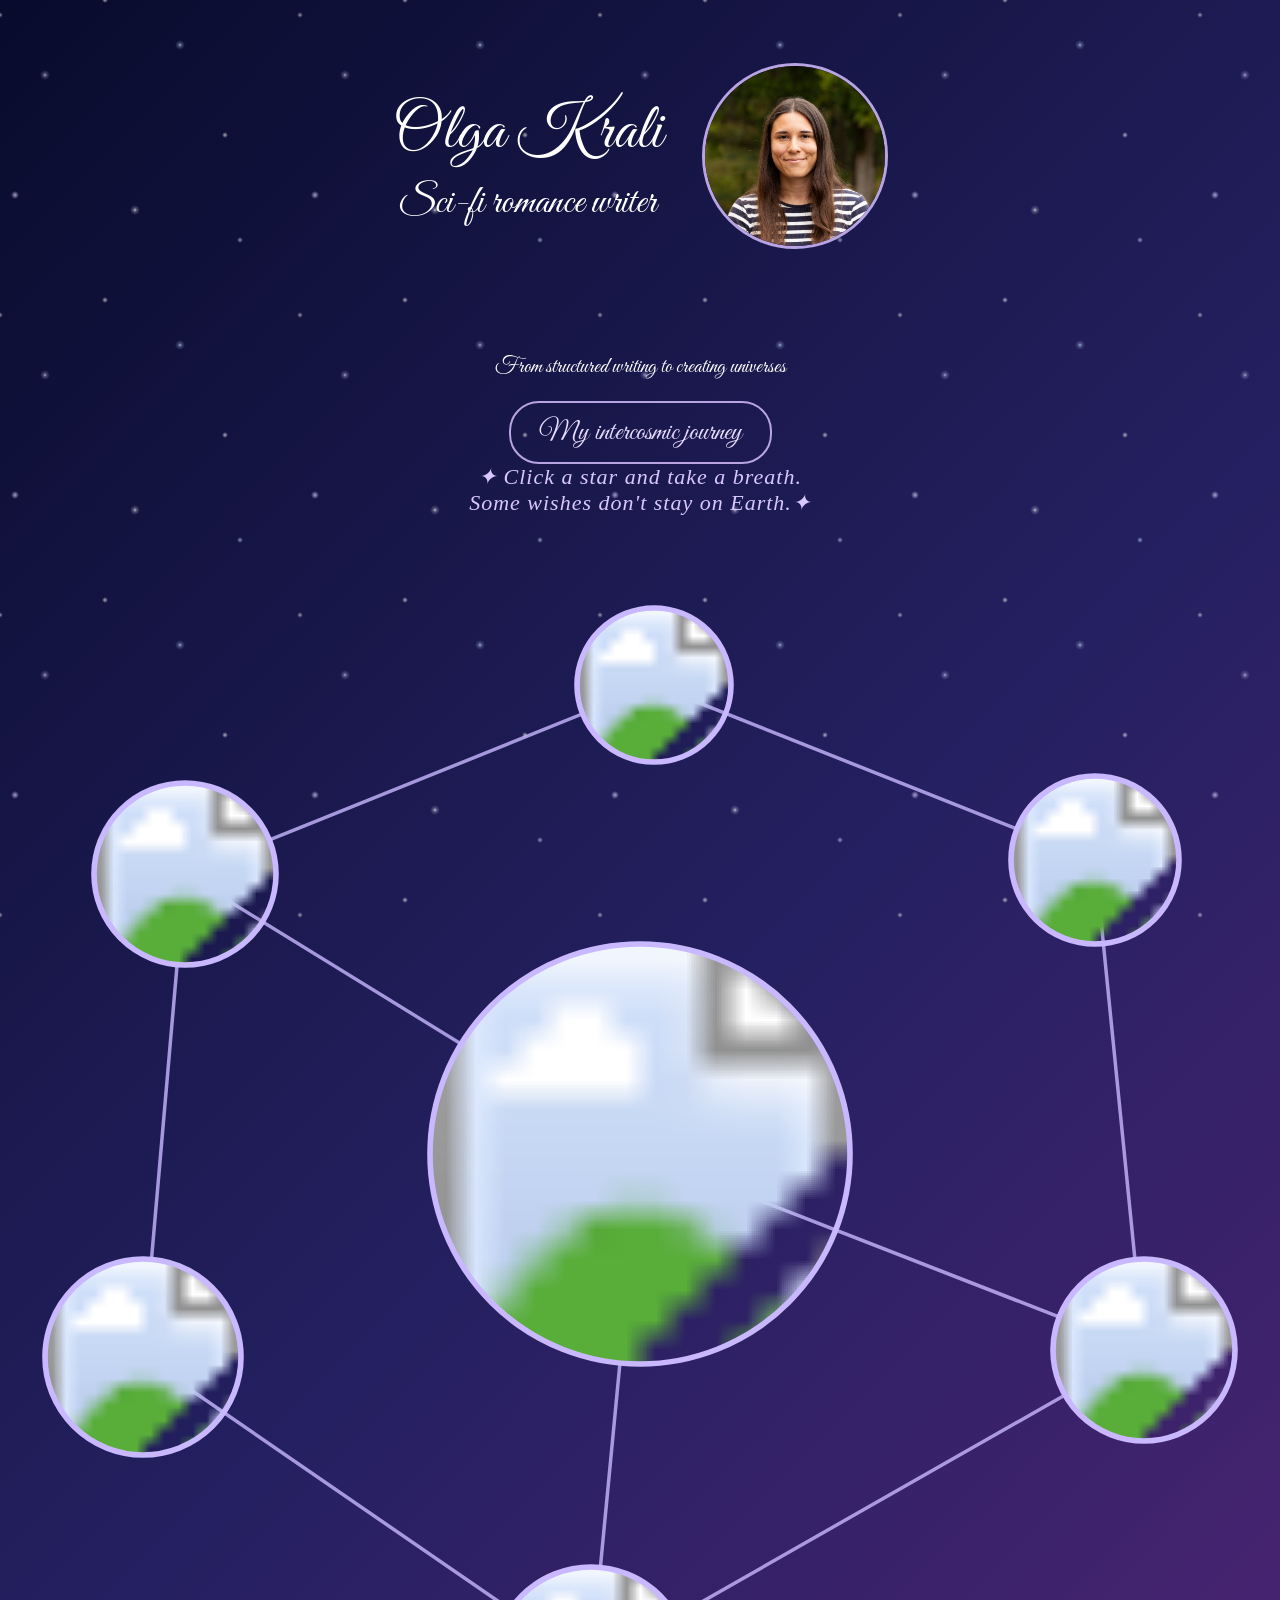
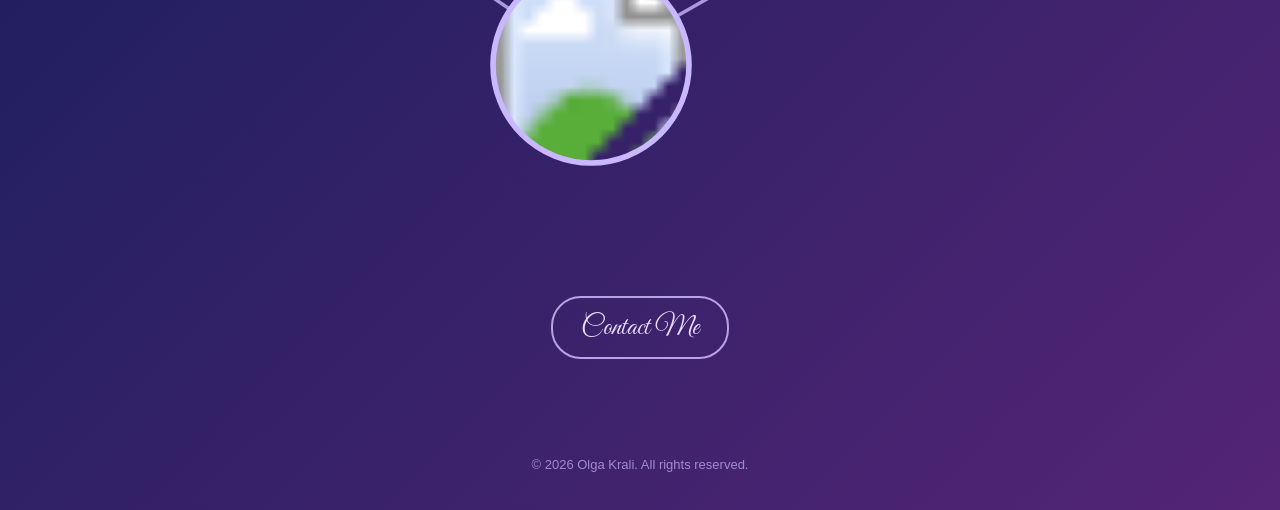
==== index.html @ e0f64b56 "Commit3" ====
<!DOCTYPE html>
<html lang="en">
<head>
    <meta charset="UTF-8">
    <meta name="viewport" content="width=device-width, initial-scale=1.0">
    <title>OlgaKrali.Writer</title>
    <link rel="stylesheet" href="style.css">
    <link href="https://fonts.googleapis.com/css2?family=Great+Vibes&display=swap" rel="stylesheet">

</head>
<script src="sky.js"></script>
<body>



    <div class="author-header">
        <div class="author-text">
            <h1>Olga Krali</h1>
            <h2> Sci-fi romance writer</h2>
            
         </div>
        <img src="./photos/KraliOlga.jpg"
            alt="Portrait of the author"
            class="author-photo"
            draggable="false">

        
    </div>



    <div class="intro-section">
        <p>From structured writing to creating universes</p>

        <a href="about.html" class="about-button">
            My intercosmic journey
        </a>
        <p class="constellation-hint">
            ✦ Click a star and take a breath. 
            <br> 
            Some wishes don't stay on Earth.✦
        </p>

    </div>


    
<div class="constellation">

    <svg viewBox="0 0 900 900"
         xmlns="http://www.w3.org/2000/svg">

        <!-- Circular photo masks -->
        <defs>
            <clipPath id="main-circle">
                <circle cx="450" cy="420" r="150"/>
            </clipPath>

            <clipPath id="circle-2">
                <circle cx="460" cy="85" r="55"/>
            </clipPath>

            <clipPath id="circle-3">
                <circle cx="125" cy="220" r="65"/>
            </clipPath>

            <clipPath id="circle-4">
                <circle cx="775" cy="210" r="60"/>
            </clipPath>

            <clipPath id="circle-5">
                <circle cx="95" cy="565" r="70"/>
            </clipPath>

            <clipPath id="circle-6">
                <circle cx="810" cy="560" r="65"/>
            </clipPath>

            <clipPath id="circle-7">
                <circle cx="415" cy="785" r="70"/>
            </clipPath>
        </defs>
        <!-- Constellation lines: drawn over photos -->
        <g stroke="#c9b8ff"
           stroke-width="2.5"
           stroke-linecap="round"
           opacity="0.8"
           pointer-events="none">

            <!-- Top connections -->
            <line x1="460" y1="85" x2="125" y2="220"/>
            <line x1="460" y1="85" x2="775" y2="210"/>

            <!-- Outer side connections -->
            <line x1="125" y1="220" x2="95" y2="565"/>
            <line x1="775" y1="210" x2="810" y2="560"/>

            <!-- Bottom connections -->
            <line x1="95" y1="565" x2="415" y2="785"/>
            <line x1="810" y1="560" x2="415" y2="785"/>

            <!-- Central connections -->
            <line x1="125" y1="220" x2="450" y2="420"/>
            <line x1="450" y1="420" x2="810" y2="560"/>
            <line x1="450" y1="420" x2="415" y2="785"/>

        </g>
        <!-- Photo 1: central -->
        <g class="constellation-photo"
           data-photo="1"
           role="button"
           tabindex="0"
           aria-label="Open photograph 1">

            <image href="photos/image1.jpeg"
                   x="300" y="270"
                   width="300" height="300"
                   preserveAspectRatio="xMidYMid slice"
                   clip-path="url(#main-circle)"/>
        </g>

        

        <!-- Photo 2: top -->
        <g class="constellation-photo"
           data-photo="2"
           role="button"
           tabindex="0"
           aria-label="Open photograph 2">

            <image href="photos/image2.jpeg"
                   x="405" y="30"
                   width="110" height="110"
                   preserveAspectRatio="xMidYMid slice"
                   clip-path="url(#circle-2)"/>
        </g>

        <!-- Photo 3: upper left -->
        <g class="constellation-photo"
           data-photo="3"
           role="button"
           tabindex="0"
           aria-label="Open photograph 3">

            <image href="photos/image3.jpeg"
                   x="60" y="155"
                   width="130" height="130"
                   preserveAspectRatio="xMidYMid slice"
                   clip-path="url(#circle-3)"/>
        </g>

        <!-- Photo 4: upper right -->
        <g class="constellation-photo"
           data-photo="4"
           role="button"
           tabindex="0"
           aria-label="Open photograph 4">

            <image href="photos/image4.jpeg"
                   x="715" y="150"
                   width="120" height="120"
                   preserveAspectRatio="xMidYMid slice"
                   clip-path="url(#circle-4)"/>
        </g>

        <!-- Photo 5: lower left -->
        <g class="constellation-photo"
           data-photo="5"
           role="button"
           tabindex="0"
           aria-label="Open photograph 5">

            <image href="photos/image5.jpeg"
                   x="25" y="495"
                   width="140" height="140"
                   preserveAspectRatio="xMidYMid slice"
                   clip-path="url(#circle-5)"/>
        </g>

        <!-- Photo 6: lower right -->
        <g class="constellation-photo"
           data-photo="6"
           role="button"
           tabindex="0"
           aria-label="Open photograph 6">

            <image href="photos/image6.jpeg"
                   x="745" y="495"
                   width="130" height="130"
                   preserveAspectRatio="xMidYMid slice"
                   clip-path="url(#circle-6)"/>
        </g>

        <!-- Photo 7: bottom -->
        <g class="constellation-photo"
           data-photo="7"
           role="button"
           tabindex="0"
           aria-label="Open photograph 7">

            <image href="photos/image7.jpeg"
                   x="345" y="715"
                   width="140" height="140"
                   preserveAspectRatio="xMidYMid slice"
                   clip-path="url(#circle-7)"/>
        </g>

        <!-- Circle outlines -->
        <g fill="none"
           stroke="#c9b8ff"
           stroke-width="4"
           pointer-events="none">

            <circle cx="450" cy="420" r="150"/>
            <circle cx="460" cy="85" r="55"/>
            <circle cx="125" cy="220" r="65"/>
            <circle cx="775" cy="210" r="60"/>
            <circle cx="95" cy="565" r="70"/>
            <circle cx="810" cy="560" r="65"/>
            <circle cx="415" cy="785" r="70"/>
        </g>

        

    </svg>
</div>


<!-- Expanded photograph and book quotation -->

<div class="photo-modal" id="photo-modal"
     role="dialog"
     aria-modal="true"
     aria-label="Photograph and book quotation"
     hidden>

    <button class="modal-close"
            id="modal-close"
            type="button"
            aria-label="Close photograph">
        &times;
    </button>

    <div class="modal-content">

        <img id="modal-image"
             src=""
             alt="Astrophotography by the author">

        <p id="modal-quote"></p>

    </div>

</div>




<div class="contact-section">
    <button class="about-button" id="contact-button"
            type="button">
        Contact Me
    </button>

    <p id="contact-email" hidden></p>
</div>

<script>
    const contactButton =
        document.getElementById("contact-button");

    const contactEmail =
        document.getElementById("contact-email");

    contactButton.addEventListener("click", function() {
        const username = "olga.krali";
        const domain = "icloud.com";

        const email = username + "@" + domain;

        const link = document.createElement("a");
        link.href = "mailto:" + email;
        link.textContent = email;

        contactEmail.replaceChildren(link);
        contactEmail.hidden = false;
    });
</script>


<script>
    // Each photograph has its own book quotation

    const photos = {
        1: {
            image: "photos/image1.jpeg",
            quote: "The stars will stop flickering in the sky and the flowers won't wither in the air. Instead, they'll breathe for each other."
        },

        2: {
            image: "photos/image2.jpeg",
            quote: `The moment you meet the one to care for your soul, 
            that's when you're ready to set free.`
        },

        3: {
            image: "photos/image3.jpeg",
            quote: `I run to the shore, picking up a handful of flawed pebbles. I cast one of them against the water, 
            using my favorite technique, the little frogs. The flat rock jumps more than ten times before it gets lost 
            at the bottom of the sea. "Perfect score!" I proudly shout out. `
        },

        4: {
            image: "photos/image4.jpeg",
            quote: `Fear consumes me as I realize that I'm about to miss a wish. Some scientist I am. But even us, carry embarrassing secrets. 
I shut my eyes so hard that my temple hurts. "I don't normally ask for things but tonight I want to be selfish." `
        },

        5: {
            image: "photos/image5.jpeg",
            quote: "I grab the first shell I see and press it against my ear. What was once a childhood habit is the only thing that can bring me solace in this alien reality of ours."
        },

        6: {
            image: "photos/image6.jpeg",
            quote:  `"Why don't you join me in the back? Steer the boat like you used to do?" 
"I'll pass." I lay with my belly, my head facing the deep blue. `
        },

        7: {
            image: "photos/image7.jpeg",
            quote: `"Happy birthday my love. I love you for as long as our universes exist.
            Stay strong as your flower."`
        }
    };

    const modal = document.getElementById("photo-modal");
    const modalImage = document.getElementById("modal-image");
    const modalQuote = document.getElementById("modal-quote");
    const closeButton = document.getElementById("modal-close");

    let previousFocus = null;

    // Open a photograph

    function openPhoto(number) {
        const photo = photos[number];

        if (!photo) return;

        previousFocus = document.activeElement;

        modalImage.src = photo.image;
        modalQuote.textContent = photo.quote;

        modal.hidden = false;
        closeButton.focus();
    }

    // Close the expanded photograph

    function closePhoto() {
        modal.hidden = true;
        modalImage.removeAttribute("src");

        if (previousFocus) {
            previousFocus.focus();
        }
    }

    // Make all seven circles interactive

    document.querySelectorAll(".constellation-photo")
        .forEach(circle => {

            circle.addEventListener("click", function() {
                openPhoto(this.dataset.photo);
            });

            // Allow keyboard interaction

            circle.addEventListener("keydown", function(event) {
                if (event.key === "Enter" ||
                    event.key === " ") {

                    event.preventDefault();
                    openPhoto(this.dataset.photo);
                }
            });
        });

    // Close using the X button

    closeButton.addEventListener("click", closePhoto);

    // Close by clicking the dark background

    modal.addEventListener("click", function(event) {
        if (event.target === modal) {
            closePhoto();
        }
    });

    // Close using Escape

    document.addEventListener("keydown", function(event) {
        if (event.key === "Escape" && !modal.hidden) {
            closePhoto();
        }

        // Keep keyboard focus inside the open dialog
        if (event.key === "Tab" && !modal.hidden) {
            event.preventDefault();
            closeButton.focus();
        }
    });



    // Disable right-click on constellation and pop-up photographs
    document.querySelectorAll(".constellation-photo, #modal-image")
        .forEach(element => {
            element.addEventListener("contextmenu", function(event) {
                event.preventDefault();
            });
        });

    // Disable right-click on author portrait
    document.querySelectorAll(".author-photo")
        .forEach(photo => {
            photo.addEventListener("contextmenu", event => {
                event.preventDefault();
            });
        });
        

</script>







<footer class="site-footer">
    <p>© 2026 Olga Krali. All rights reserved.</p>
</footer>
        

</body>
</html>
---- style.css ----
body {
    background: var(--sky-background,
    linear-gradient(
        135deg,
        #080B2C,
        #242060,
        #542477)
    );

    color: white;
    min-height: 100vh;
    margin: 0;
}


:root {
    --sky-background: linear-gradient(
        135deg,
        #080B2C,
        #242060,
        #542477
    );
}

body {
    background: var(--sky-background);
    min-height: 100vh;
}



/* Star-shaped cursor */
@media (pointer: fine) {
    body {
        cursor: url("data:image/svg+xml,%3Csvg xmlns='http://www.w3.org/2000/svg' width='32' height='32' viewBox='0 0 32 32'%3E%3Cpath d='M16 2 Q18 14 30 16 Q18 18 16 30 Q14 18 2 16 Q14 14 16 2Z' fill='%23E6D8FF' stroke='%239B83D2' stroke-width='1.2'/%3E%3C/svg%3E") 16 16, auto;
    }
}




.author-photo {
    -webkit-user-drag: none;
    user-select: none;
    -webkit-user-select: none;
}


/* Elegant shooting star */

body > .shooting-star {
    position: fixed;
    top: 35%;
    left: 85%;

    width: 100px;
    height: 1px;

    background: linear-gradient(
        to right,
        transparent 0%,
        rgba(184, 164, 227, 0.15) 30%,
        rgba(210, 200, 255, 0.65) 75%,
        white 100%
    );

    border-radius: 50%;

    pointer-events: none;
    z-index: 5;
    opacity: 0;

    transform-origin: right center;
    animation: meteorFlight 15s linear infinite;
}



/* ==================================
   STARRY BACKGROUND
   ================================== */

body {
    position: relative;
    isolation: isolate;
}

/* Soft, glowing stars */

body::before {
    content: "";
    position: fixed;
    inset: -30px;

    background-image:
        radial-gradient(circle at 10% 15%,
            rgba(255,255,255,0.9) 0px,
            rgba(255,255,255,0.4) 1px,
            transparent 3px),

        radial-gradient(circle at 25% 35%,
            rgba(220,210,255,0.9) 0px,
            rgba(220,210,255,0.3) 2px,
            transparent 5px),

        radial-gradient(circle at 45% 10%,
            rgba(255,255,255,0.8) 0px,
            transparent 3px),

        radial-gradient(circle at 70% 25%,
            rgba(200,220,255,0.9) 0px,
            rgba(200,220,255,0.3) 2px,
            transparent 5px),

        radial-gradient(circle at 85% 55%,
            rgba(255,255,255,0.8) 0px,
            transparent 3px),

        radial-gradient(circle at 15% 75%,
            rgba(220,210,255,0.9) 0px,
            transparent 4px),

        radial-gradient(circle at 55% 80%,
            rgba(255,255,255,0.9) 0px,
            rgba(255,255,255,0.3) 2px,
            transparent 5px),

        radial-gradient(circle at 90% 90%,
            rgba(200,220,255,0.8) 0px,
            transparent 3px);

    background-size: 300px 300px;
    opacity: 0.8;

    pointer-events: none;
    z-index: 0;

    animation: starDrift 18s ease-in-out infinite;
}

/* Keep website content above the stars */

body > * {
    position: relative;
    z-index: 1;
}

/* Gentle movement and twinkling */

@keyframes starDrift {
    0%, 100% {
        transform: translate(0, 0);
        opacity: 0.8;
    }

    50% {
        transform: translate(-15px, 10px);
        opacity: 0.4;
    }
}

/* Accessibility: reduce animation if requested */

@media (prefers-reduced-motion: reduce) {
    body::before {
        animation: none;
    }
}



/* Header style */
h1 {
    font-family: 'Great Vibes', cursive;
    font-size: 64px;
    font-weight: normal;
    text-align: center;
}

h2 {
    font-family: 'Great Vibes', cursive;
    font-size: 40px;
    font-weight: normal;
    text-align: center;
}

p {
    font-family: 'Great Vibes', cursive;
    font-size: 32px;
    font-weight: normal;
    text-align: center;
}




/* Short intro and about me */

.intro-section {
    display: flex;
    flex-direction: column;
    align-items: center;
    text-align: center;
    margin-top: 20px;
}

.intro-section p {
    font-size: 22px;
    margin-bottom: 10px;
}

.intro-section .about-button {
    margin-top: 10px;
}

/* Author info */

.author-header {
    display: flex;
    align-items: center;
    justify-content: center;
    gap: 40px;
    padding: 50px 20px;
}

.author-photo {
    width: 180px;
    height: 180px;
    object-fit: cover;
    border-radius: 50%;
    border: 3px solid #b8a4e3;
}

@media (max-width: 600px) {
    .author-header {
        flex-direction: column;
        gap: 15px;
    }
}
.author-text {
    display: flex;
    flex-direction: column;
    align-items: center;
}

.author-text h1 {
    margin-bottom: 5px;
}

.author-text h2 {
    margin-top: 0;
    text-align: center;
}


/* Photos like constellation */

.constellation {
    width: 100%;
    max-width: 1500px;
    margin: 40px auto;
    padding: 0 10px;
    box-sizing: border-box;
}

.constellation svg {
    display: block;
    width: 100%;
    height: auto;
}



/* ==================================
   INTERACTIVE CONSTELLATION
   ================================== */

/* Make photographs clickable */

/* Interactive constellation photographs */
.constellation-photo {
    cursor: pointer;
    transform-box: fill-box;
    transform-origin: center;
    transition: transform 0.35s ease,
                filter 0.35s ease;
}

.constellation-photo:hover,
.constellation-photo:focus-visible {
    transform: scale(1.12);
    filter: drop-shadow(0 0 12px #c9b8ff)
            drop-shadow(0 0 22px #8873d6);
}

/* Keep the central photograph's zoom more subtle */

.constellation-photo[data-photo="1"]:hover,
.constellation-photo[data-photo="1"]:focus-visible {
    transform: scale(1.04);
}

@media (prefers-reduced-motion: reduce) {
    .constellation-photo {
        transition: none;
    }
}


/* Invitation to explore the constellation */

.constellation-hint {
    font-family: 'Cormorant Garamond', serif;
    font-size: 25px;
    font-style: italic;
    text-align: center;

    color: #d8c8ff;
    letter-spacing: 1px;

    margin: 0 auto 50px;
    padding: 0 15px;
}

/* Discourage dragging and selecting photographs */
.constellation-photo image,
#modal-image {
    -webkit-user-drag: none;
    user-select: none;
}
/* Expanded photograph overlay */

.photo-modal {
    position: fixed;
    inset: 0;
    z-index: 1000;

    background: rgba(5, 7, 25, 0.92);

    display: flex;
    justify-content: center;
    align-items: center;

    padding: 30px;
    box-sizing: border-box;

    overflow-y: auto;
}

/* Ensure the hidden modal stays hidden */

.photo-modal[hidden] {
    display: none;
}

/* Photograph and quotation */

.modal-content {
    display: flex;
    flex-direction: column;
    align-items: center;
    text-align: center;

    max-width: 750px;
    width: 100%;

    animation: photoAppear 0.5s ease;
}

.modal-content img {
    display: block;
    max-width: 100%;
    max-height: 65vh;
    width: auto;
    height: auto;

    object-fit: contain;

    border-radius: 15px;
    border: 2px solid #b8a4e3;

    box-shadow: 0 0 35px rgba(184, 164, 227, 0.35);
}

/* Book quotation */

#modal-quote {
    font-family: 'Cormorant Garamond', serif;
    font-size: 28px;
    font-style: italic;

    color: #e8dcff;

    line-height: 1.5;
    margin-top: 30px;
}

/* Close button */

.modal-close {
    position: absolute;
    top: 20px;
    right: 30px;

    background: transparent;
    border: none;

    color: white;
    font-size: 40px;

    cursor: pointer;
    z-index: 2;
}

.modal-close:hover {
    color: #c9b8ff;
}

.modal-close:focus-visible,
.constellation-photo:focus-visible {
    outline: 3px solid #ffffff;
    outline-offset: 5px;
}

/* Smooth appearance */

@keyframes photoAppear {
    from {
        opacity: 0;
        transform: scale(0.85);
    }

    to {
        opacity: 1;
        transform: scale(1);
    }
}

@media (prefers-reduced-motion: reduce) {
    .modal-content {
        animation: none;
    }

    .constellation-photo image {
        transition: none;
    }
}

/* Smaller screens */

@media (max-width: 600px) {
    #modal-quote {
        font-size: 22px;
    }

    .photo-modal {
        padding: 20px;
    }
}



/* About me button */
.about-button {
    display: inline-block;
    margin-top: 20px;
    padding: 12px 28px;

    background: transparent;
    color: #e8dcff;

    border: 2px solid #b8a4e3;
    border-radius: 30px;

    font-family: 'Great Vibes', cursive;
    font-size: 28px;

    text-decoration: none;
    transition: all 0.3s ease;
}

.about-button:hover {
    background: #b8a4e3;
    color: #080B2C;
    box-shadow: 0 0 20px rgba(184, 164, 227, 0.5);
}

.about-button:focus-visible {
    outline: 3px solid white;
    outline-offset: 4px;
}


.about-text {
    font-family: Arial, sans-serif;
    font-size: 20px;
    line-height: 1.8;
    text-align: justify;
    display: flex;
    flex-direction: column;
    align-items: center;
    max-width: 700px;
    margin: 30px auto;
    padding: 0 20px;
    
}


/* Venn diagram */

.venn-section {
    max-width: 1000px;
    margin: 70px auto;
    padding: 20px;
    text-align: center;
}

.venn-section h2 {
    font-family: 'Great Vibes', cursive;
    font-size: 44px;
    font-weight: normal;
    color: #e8dcff;
    margin-bottom: 30px;
}

.venn-container {
    width: 100%;
    max-width: 700px;
    margin: 0 auto;
}

.venn-container svg {
    display: block;
    width: 100%;
    height: auto;
}



/* contact me */


.contact-section {
    text-align: center;
    margin: 50px auto;
}

#contact-email {
    font-family: 'Cormorant Garamond', serif;
    font-size: 24px;
    color: #e8dcff;
    margin-top: 20px;
}

#contact-email a {
    color: #e8dcff;
}



.site-footer {
    font-family: Arial, sans-serif;
    font-size: 13px;
    color: #c9b8ff;
    text-align: center;
    opacity: 0.7;
    padding: 25px 20px;
    margin-top: 60px;
}

.site-footer p {
    font-family: Arial, sans-serif;
    font-size: 13px;
}
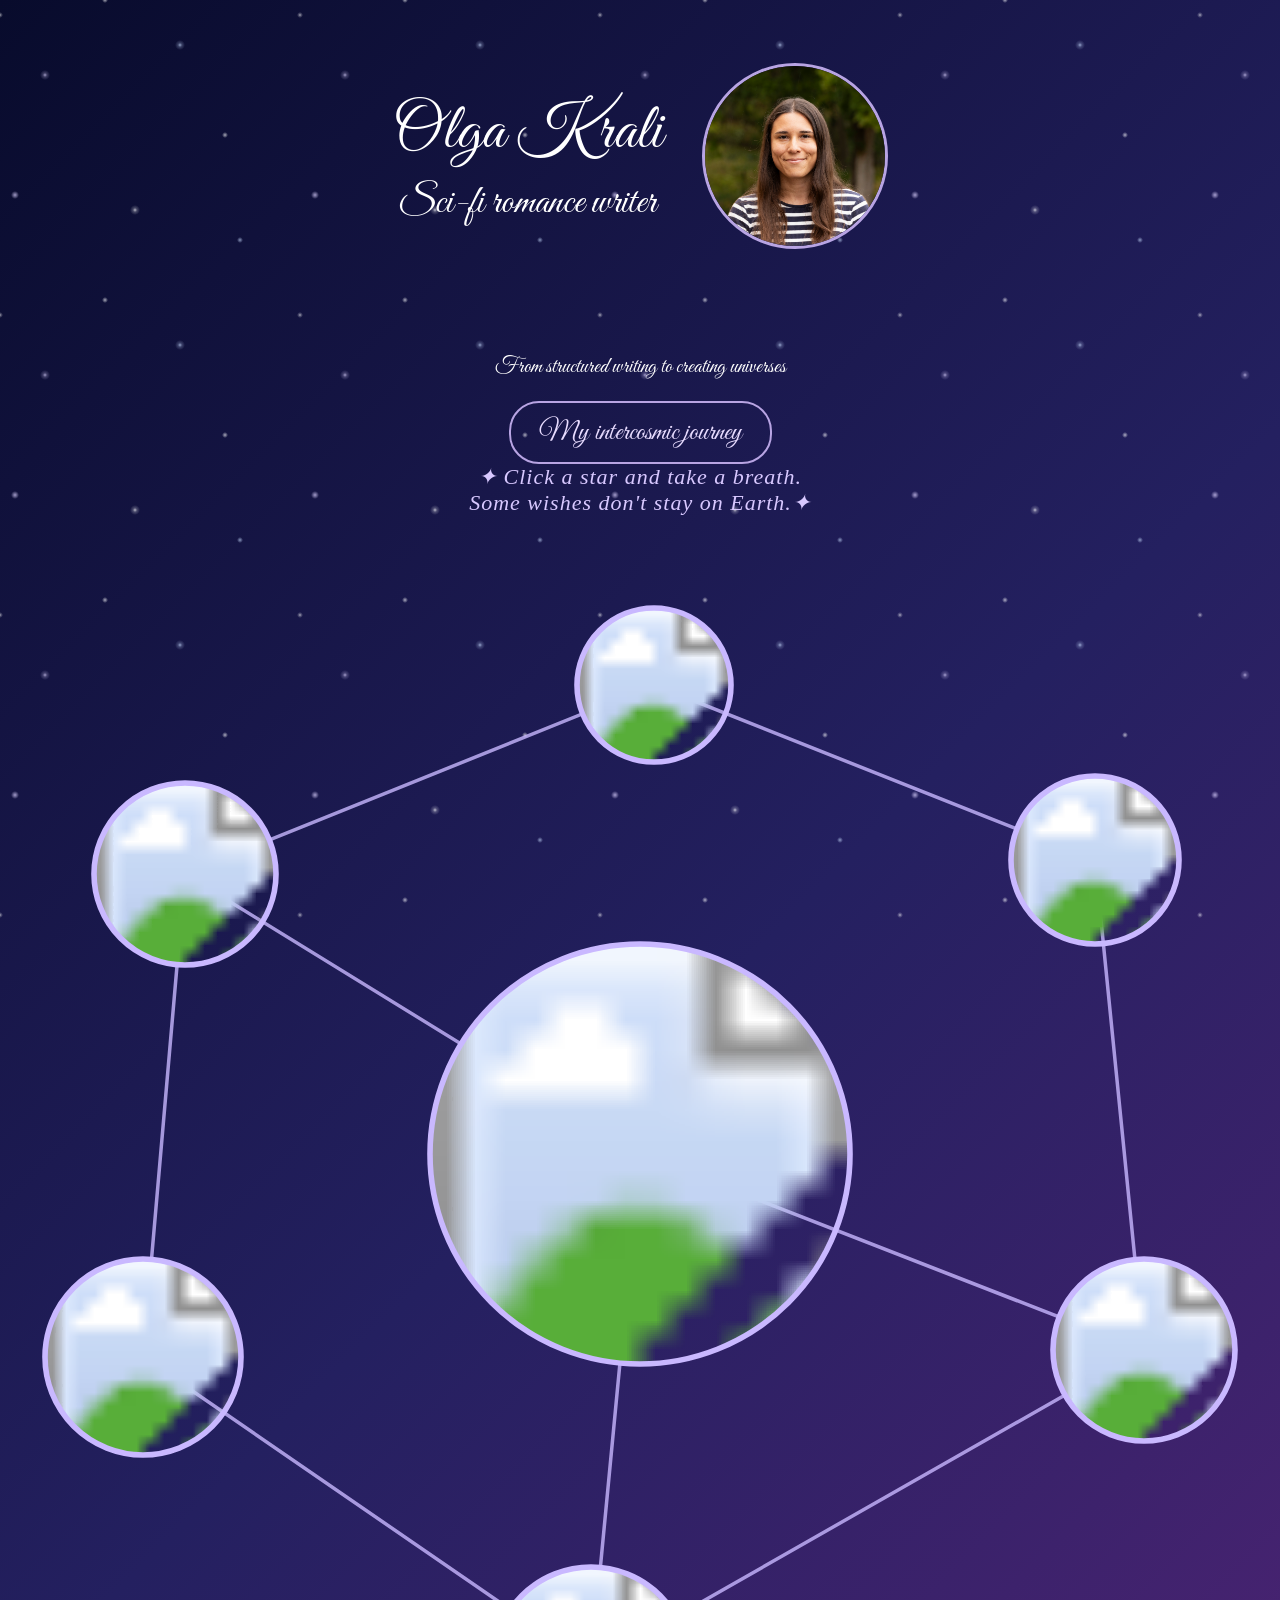
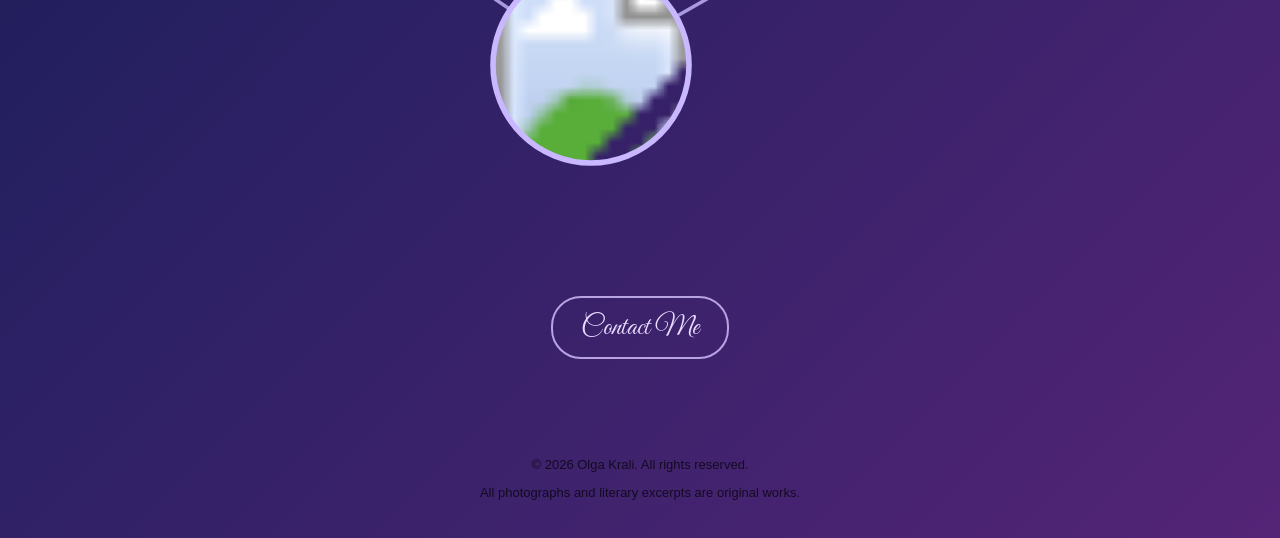
==== commit 2d06bbba: "Commit4" ====
--- a/index.html
+++ b/index.html
@@ -444,6 +444,7 @@
 
 <footer class="site-footer">
     <p>© 2026 Olga Krali. All rights reserved.</p>
+    <p>All photographs and literary excerpts are original works.</p>
 </footer>
         
 
--- a/style.css
+++ b/style.css
@@ -561,7 +561,7 @@
 .site-footer {
     font-family: Arial, sans-serif;
     font-size: 13px;
-    color: #c9b8ff;
+    color: #000000;
     text-align: center;
     opacity: 0.7;
     padding: 25px 20px;
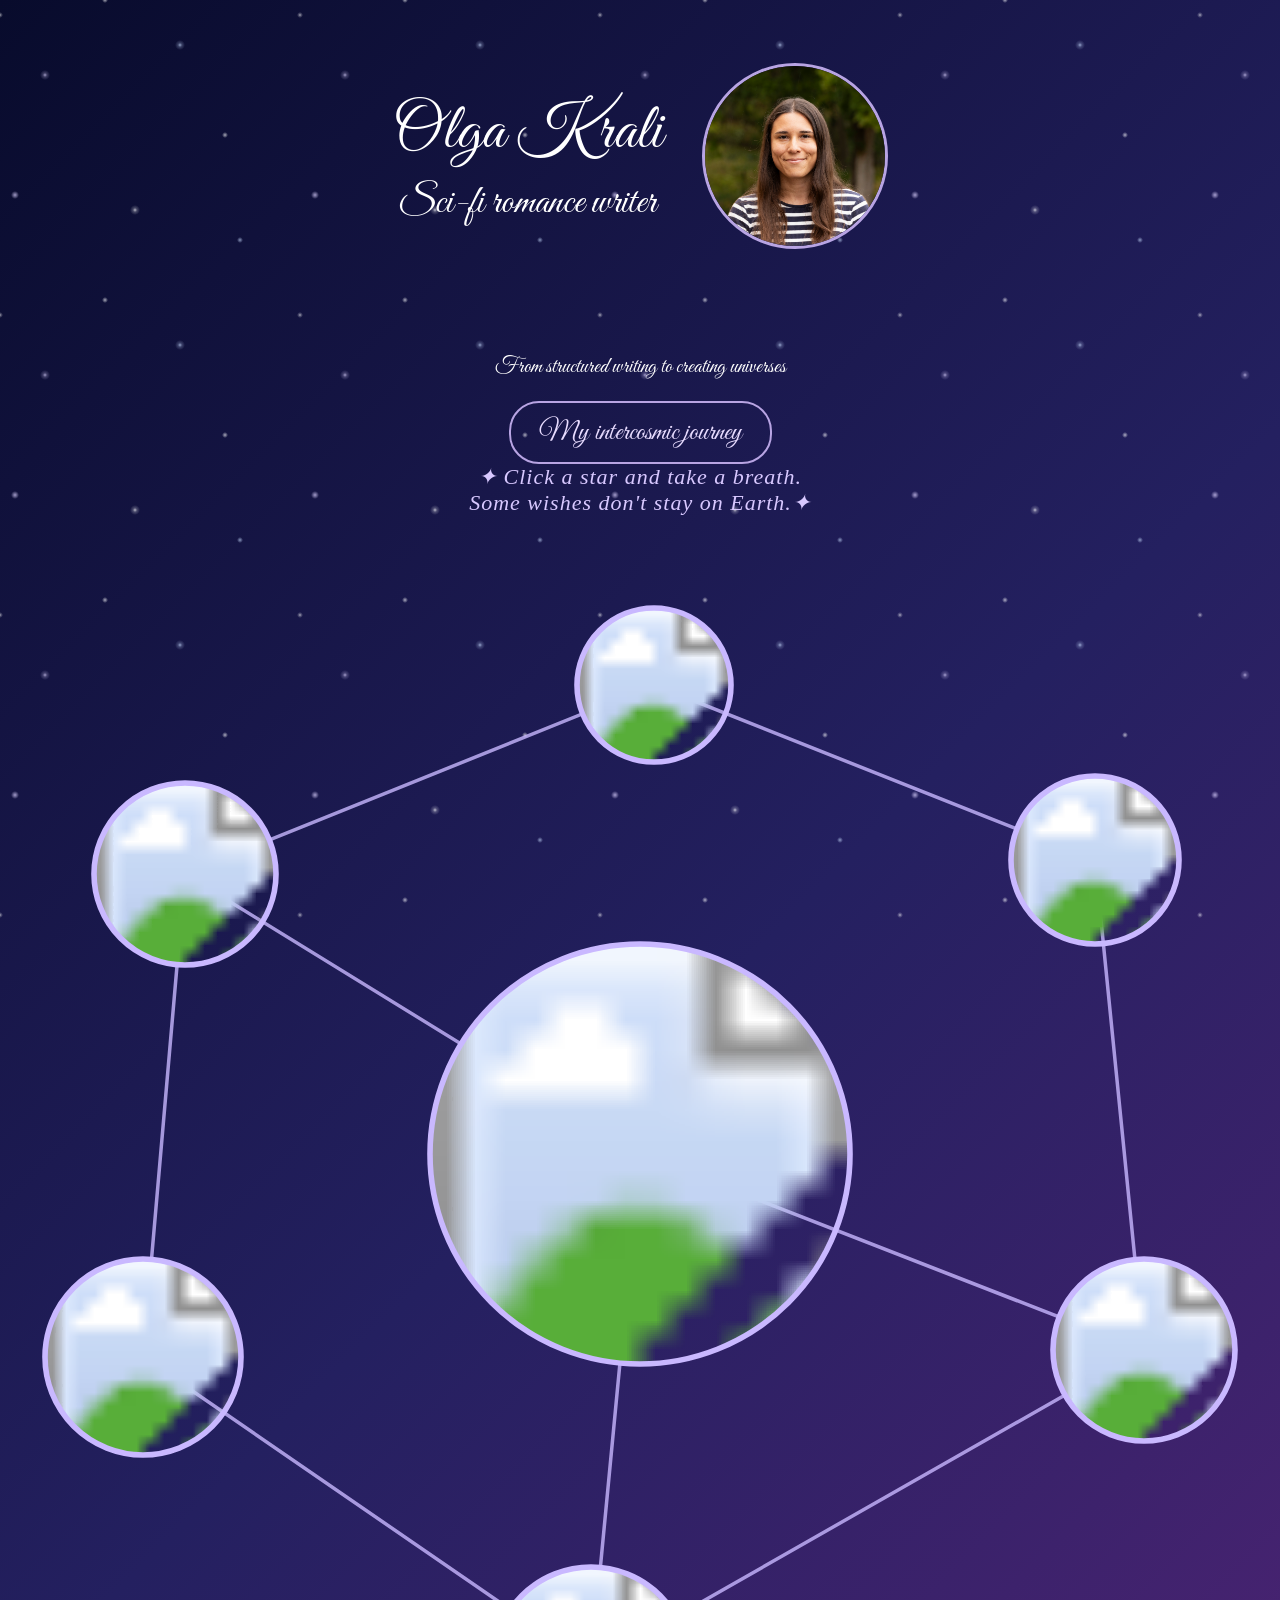
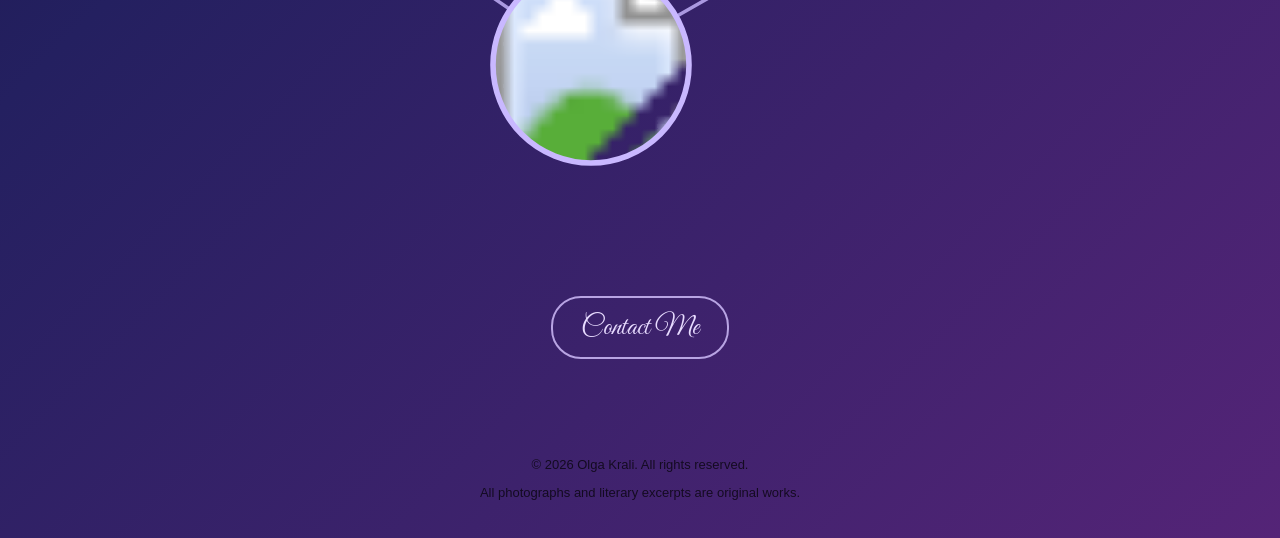
==== commit d3ef1fef: "Commit5" ====
--- a/index.html
+++ b/index.html
@@ -1,4 +1,5 @@
 <!DOCTYPE html>
+<!-- GitHub Pages deployment test -->
 <html lang="en">
 <head>
     <meta charset="UTF-8">
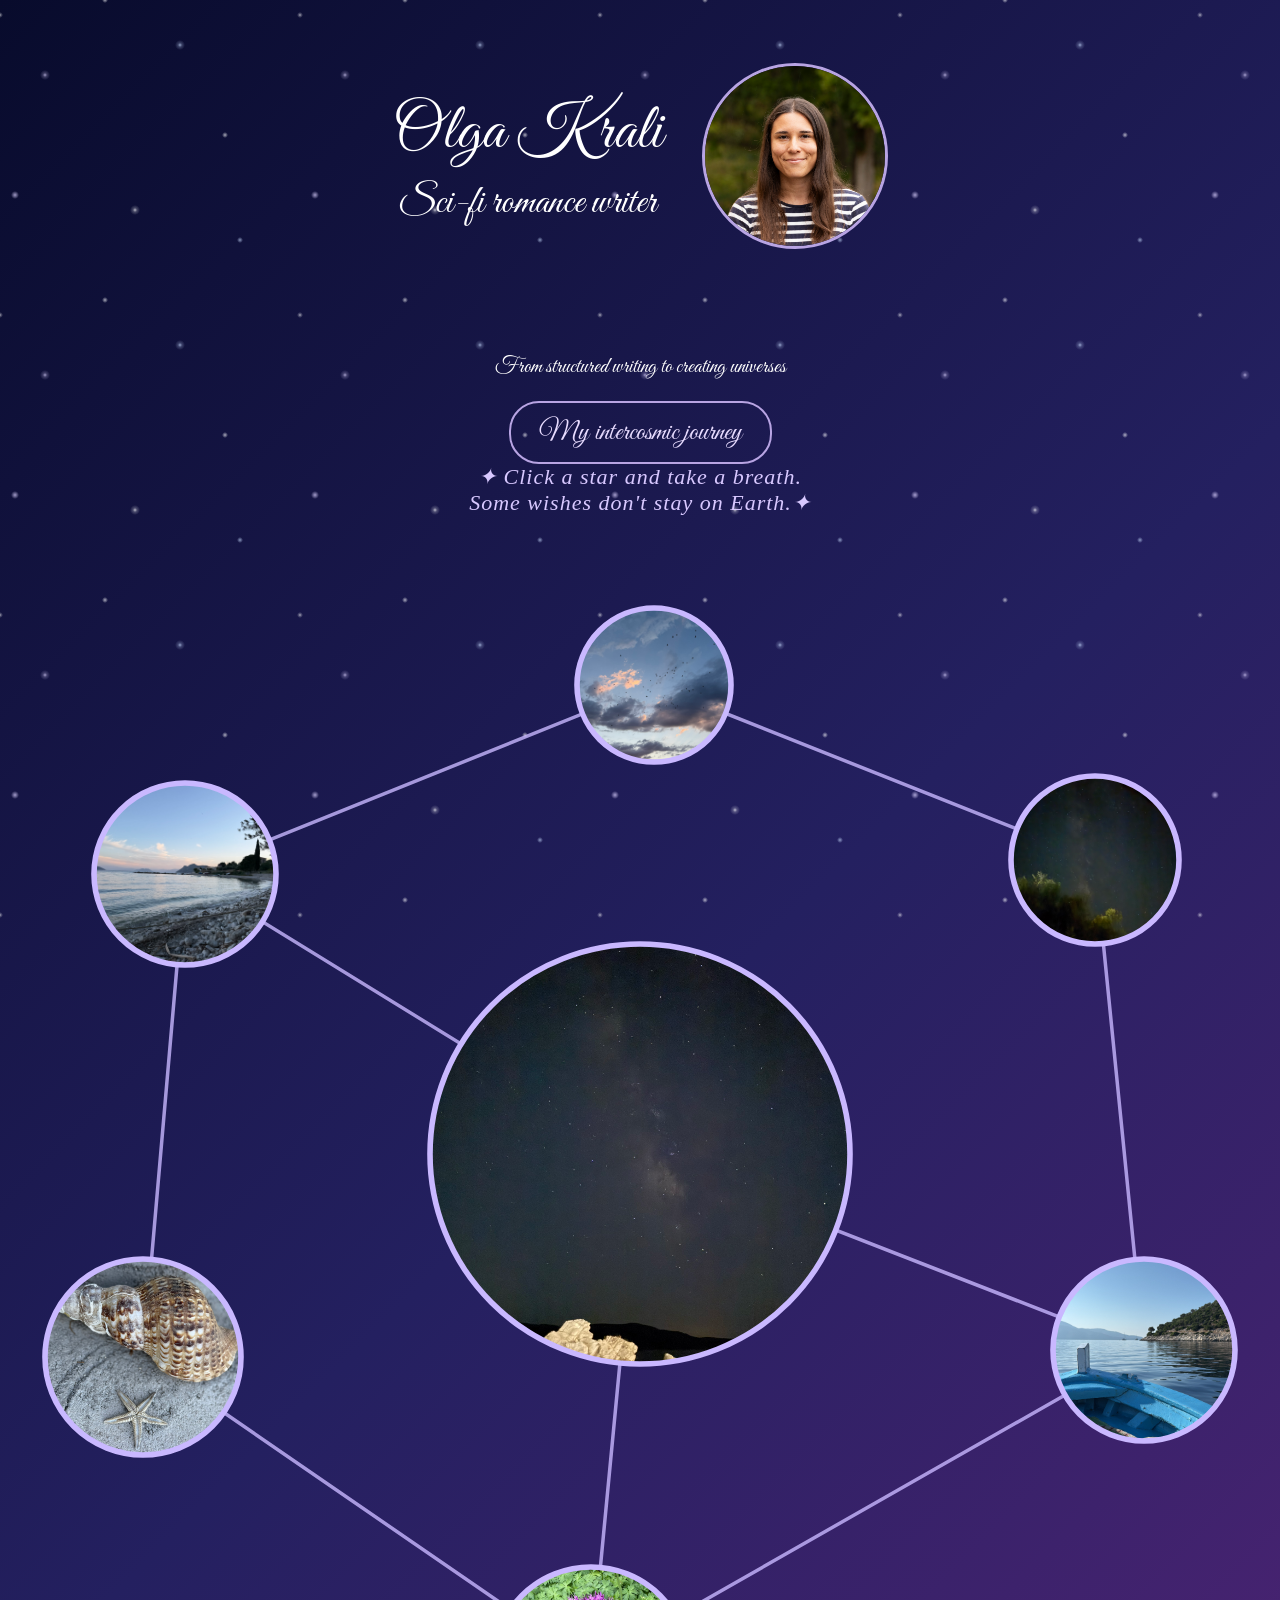
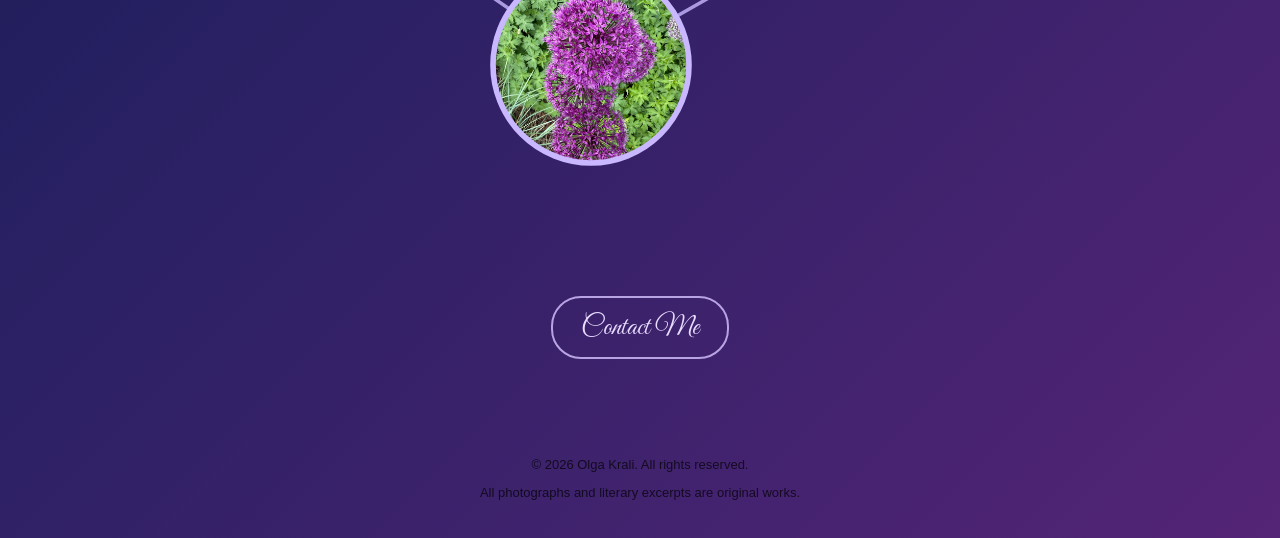
==== commit 394575cb: "Commit7" ====
--- a/index.html
+++ b/index.html
@@ -113,7 +113,7 @@
            tabindex="0"
            aria-label="Open photograph 1">
 
-            <image href="photos/image1.jpeg"
+            <image href="./photos/image1.JPEG"
                    x="300" y="270"
                    width="300" height="300"
                    preserveAspectRatio="xMidYMid slice"
@@ -129,7 +129,7 @@
            tabindex="0"
            aria-label="Open photograph 2">
 
-            <image href="photos/image2.jpeg"
+            <image href="./photos/image2.JPEG"
                    x="405" y="30"
                    width="110" height="110"
                    preserveAspectRatio="xMidYMid slice"
@@ -143,7 +143,7 @@
            tabindex="0"
            aria-label="Open photograph 3">
 
-            <image href="photos/image3.jpeg"
+            <image href="./photos/image3.JPEG"
                    x="60" y="155"
                    width="130" height="130"
                    preserveAspectRatio="xMidYMid slice"
@@ -157,7 +157,7 @@
            tabindex="0"
            aria-label="Open photograph 4">
 
-            <image href="photos/image4.jpeg"
+            <image href="./photos/image4.JPEG"
                    x="715" y="150"
                    width="120" height="120"
                    preserveAspectRatio="xMidYMid slice"
@@ -171,7 +171,7 @@
            tabindex="0"
            aria-label="Open photograph 5">
 
-            <image href="photos/image5.jpeg"
+            <image href="./photos/image5.JPEG"
                    x="25" y="495"
                    width="140" height="140"
                    preserveAspectRatio="xMidYMid slice"
@@ -185,7 +185,7 @@
            tabindex="0"
            aria-label="Open photograph 6">
 
-            <image href="photos/image6.jpeg"
+            <image href="./photos/image6.JPEG"
                    x="745" y="495"
                    width="130" height="130"
                    preserveAspectRatio="xMidYMid slice"
@@ -199,7 +199,7 @@
            tabindex="0"
            aria-label="Open photograph 7">
 
-            <image href="photos/image7.jpeg"
+            <image href="./photos/image7.JPEG"
                    x="345" y="715"
                    width="140" height="140"
                    preserveAspectRatio="xMidYMid slice"
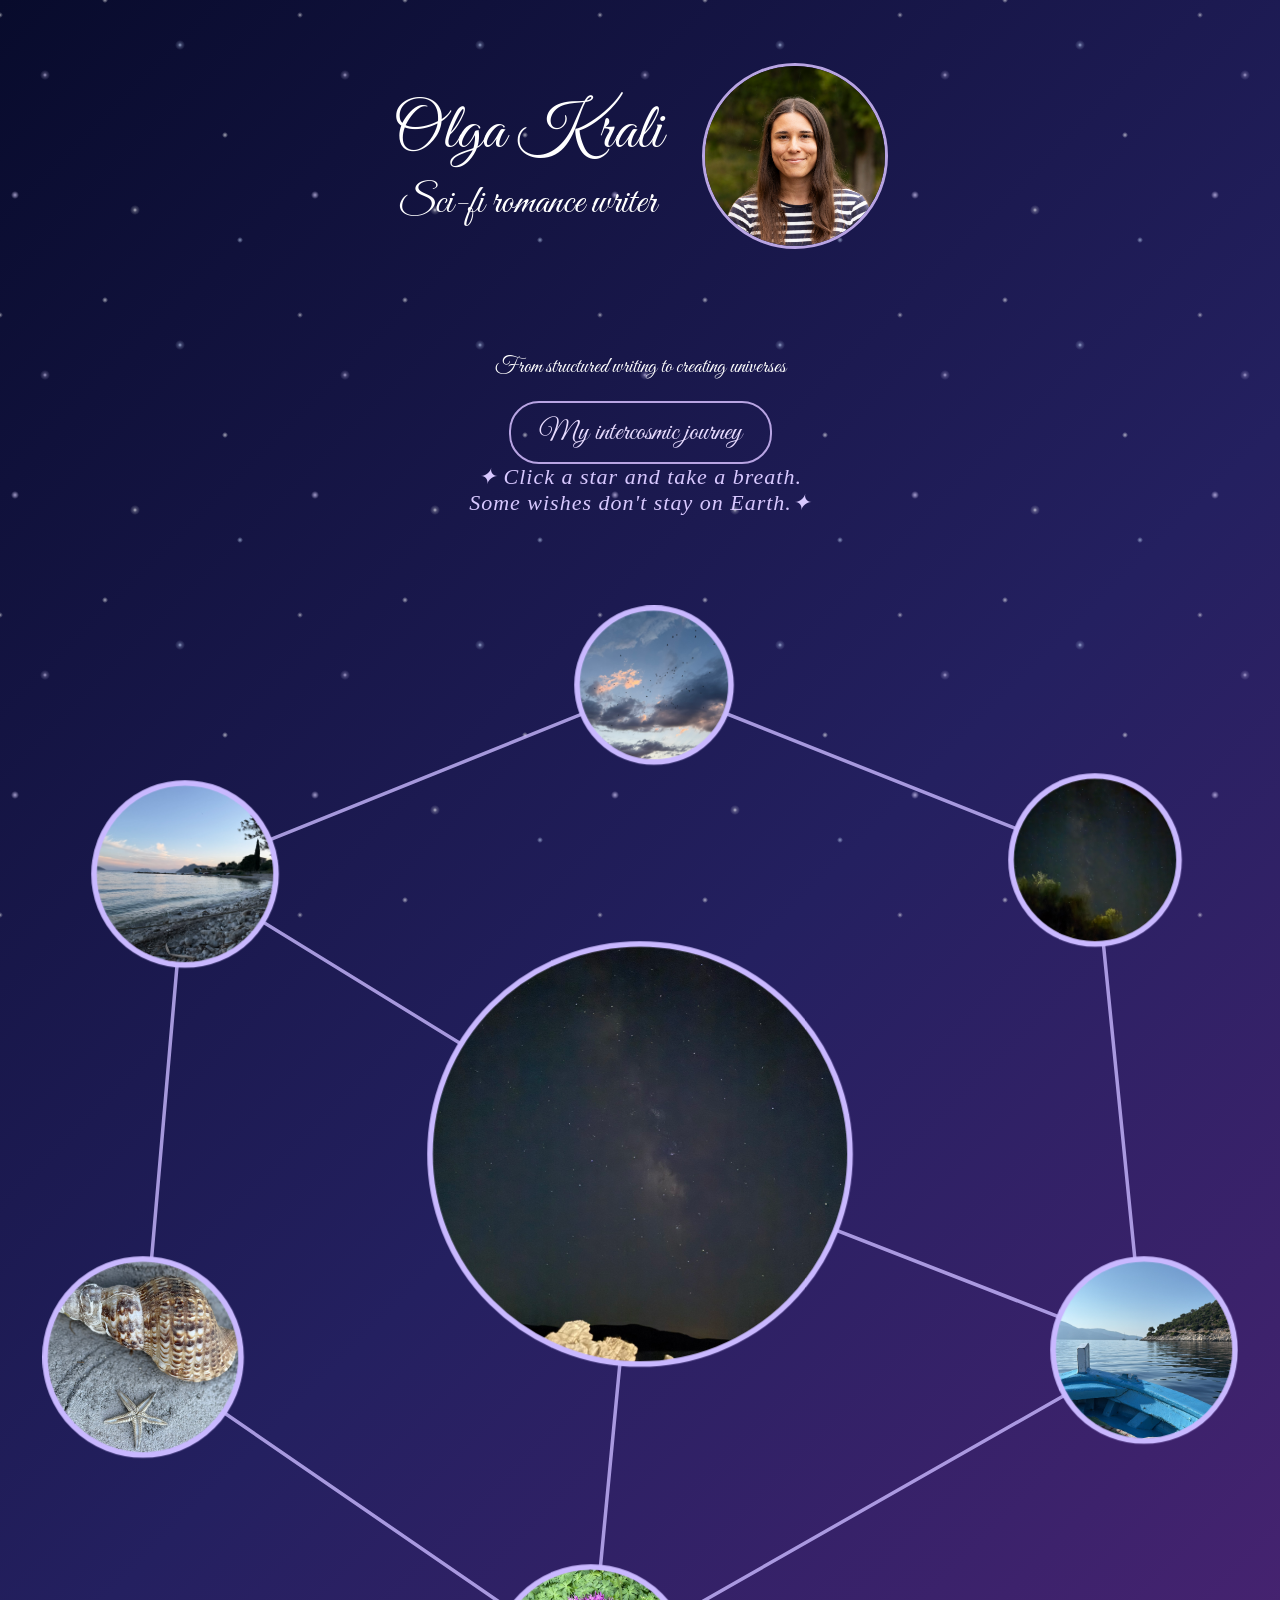
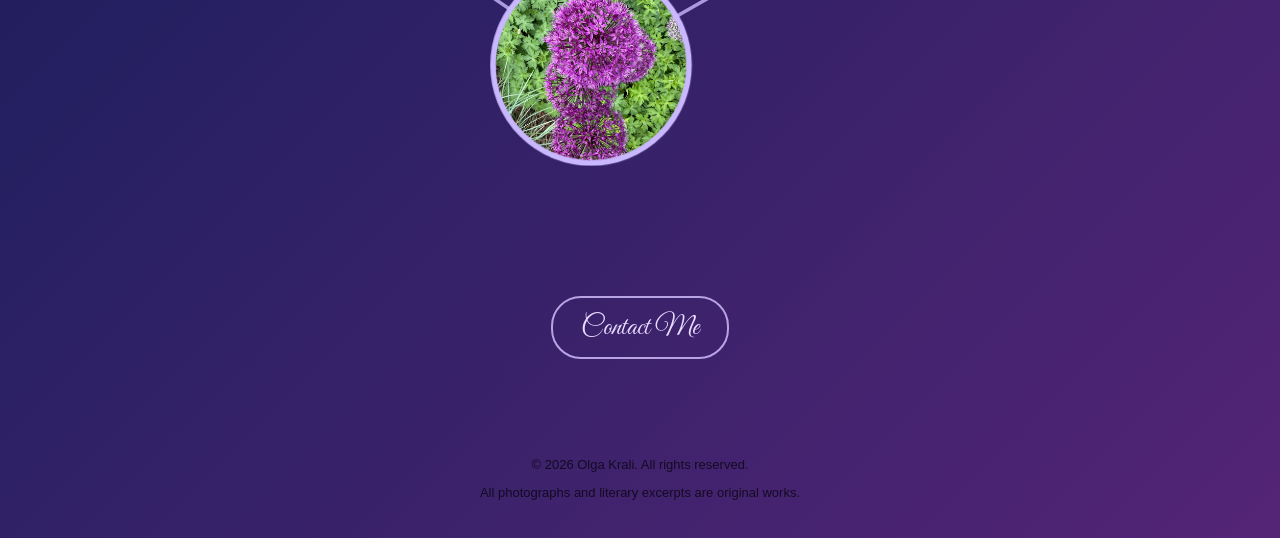
==== commit 2888b973: "Commit9" ====
--- a/index.html
+++ b/index.html
@@ -113,11 +113,11 @@
            tabindex="0"
            aria-label="Open photograph 1">
 
-            <image href="./photos/image1.JPEG"
-                   x="300" y="270"
-                   width="300" height="300"
-                   preserveAspectRatio="xMidYMid slice"
-                   clip-path="url(#main-circle)"/>
+        <image href="./photos/image1.JPEG"
+            x="299" y="269"
+            width="302" height="302"
+            preserveAspectRatio="xMidYMid slice"
+            clip-path="url(#main-circle)"/>
         </g>
 
         
--- a/style.css
+++ b/style.css
@@ -271,6 +271,8 @@
 
 
 
+
+
 /* ==================================
    INTERACTIVE CONSTELLATION
    ================================== */
@@ -285,7 +287,11 @@
     transition: transform 0.35s ease,
                 filter 0.35s ease;
 }
-
+/* remove some fine lines in the main figure */
+.constellation-photo {
+    transform: translateZ(0);
+    backface-visibility: hidden;
+}
 .constellation-photo:hover,
 .constellation-photo:focus-visible {
     transform: scale(1.12);
